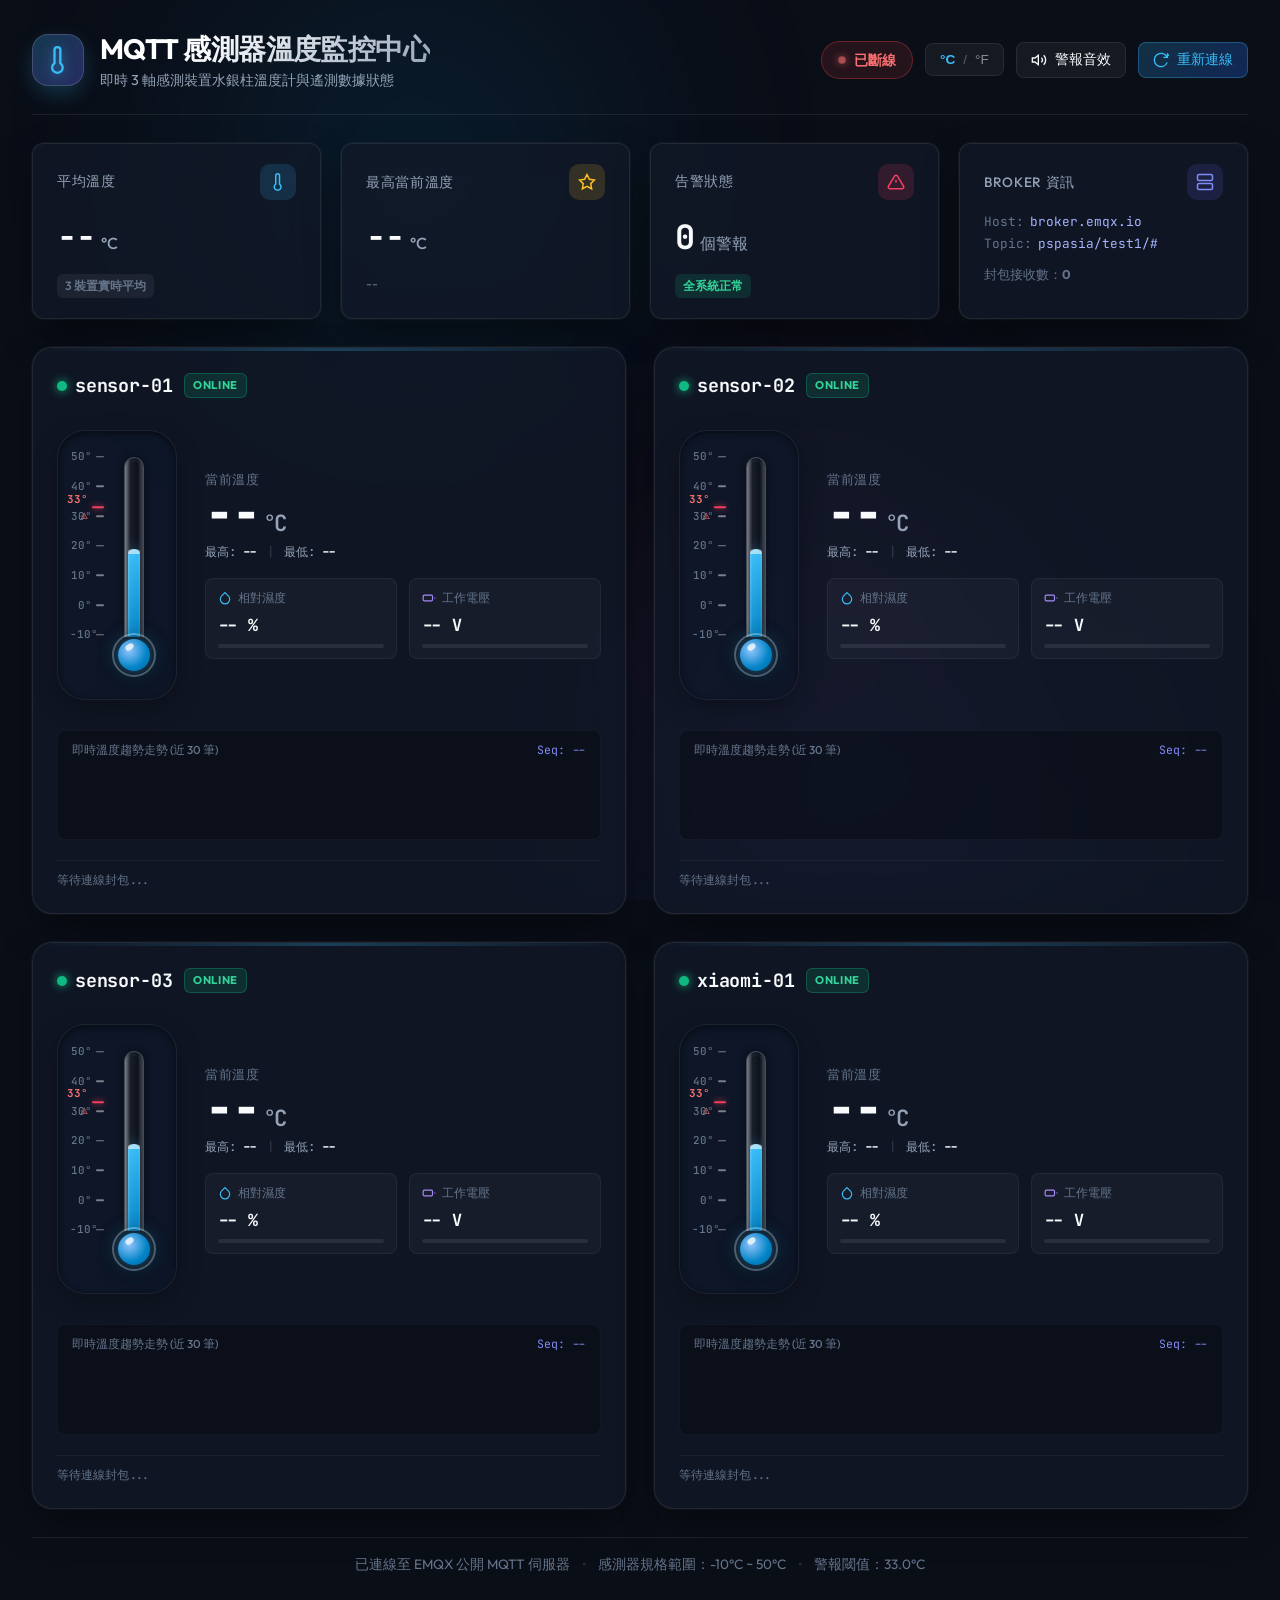
==== index.html @ 628cc265 "docs: 新增根目錄自動跳轉至 MQTT/dashboard 頁面" ====
<!DOCTYPE html>
<html lang="zh-Hant">
<head>
  <meta charset="UTF-8">
  <meta http-equiv="refresh" content="0; url=MQTT/dashboard/index.html">
  <title>即時 MQTT 溫度計監控儀表板</title>
</head>
<body>
  <p>正在前往即時監控儀表板，若無自動跳轉請 <a href="MQTT/dashboard/index.html">點擊此處開啟</a>。</p>
</body>
</html>
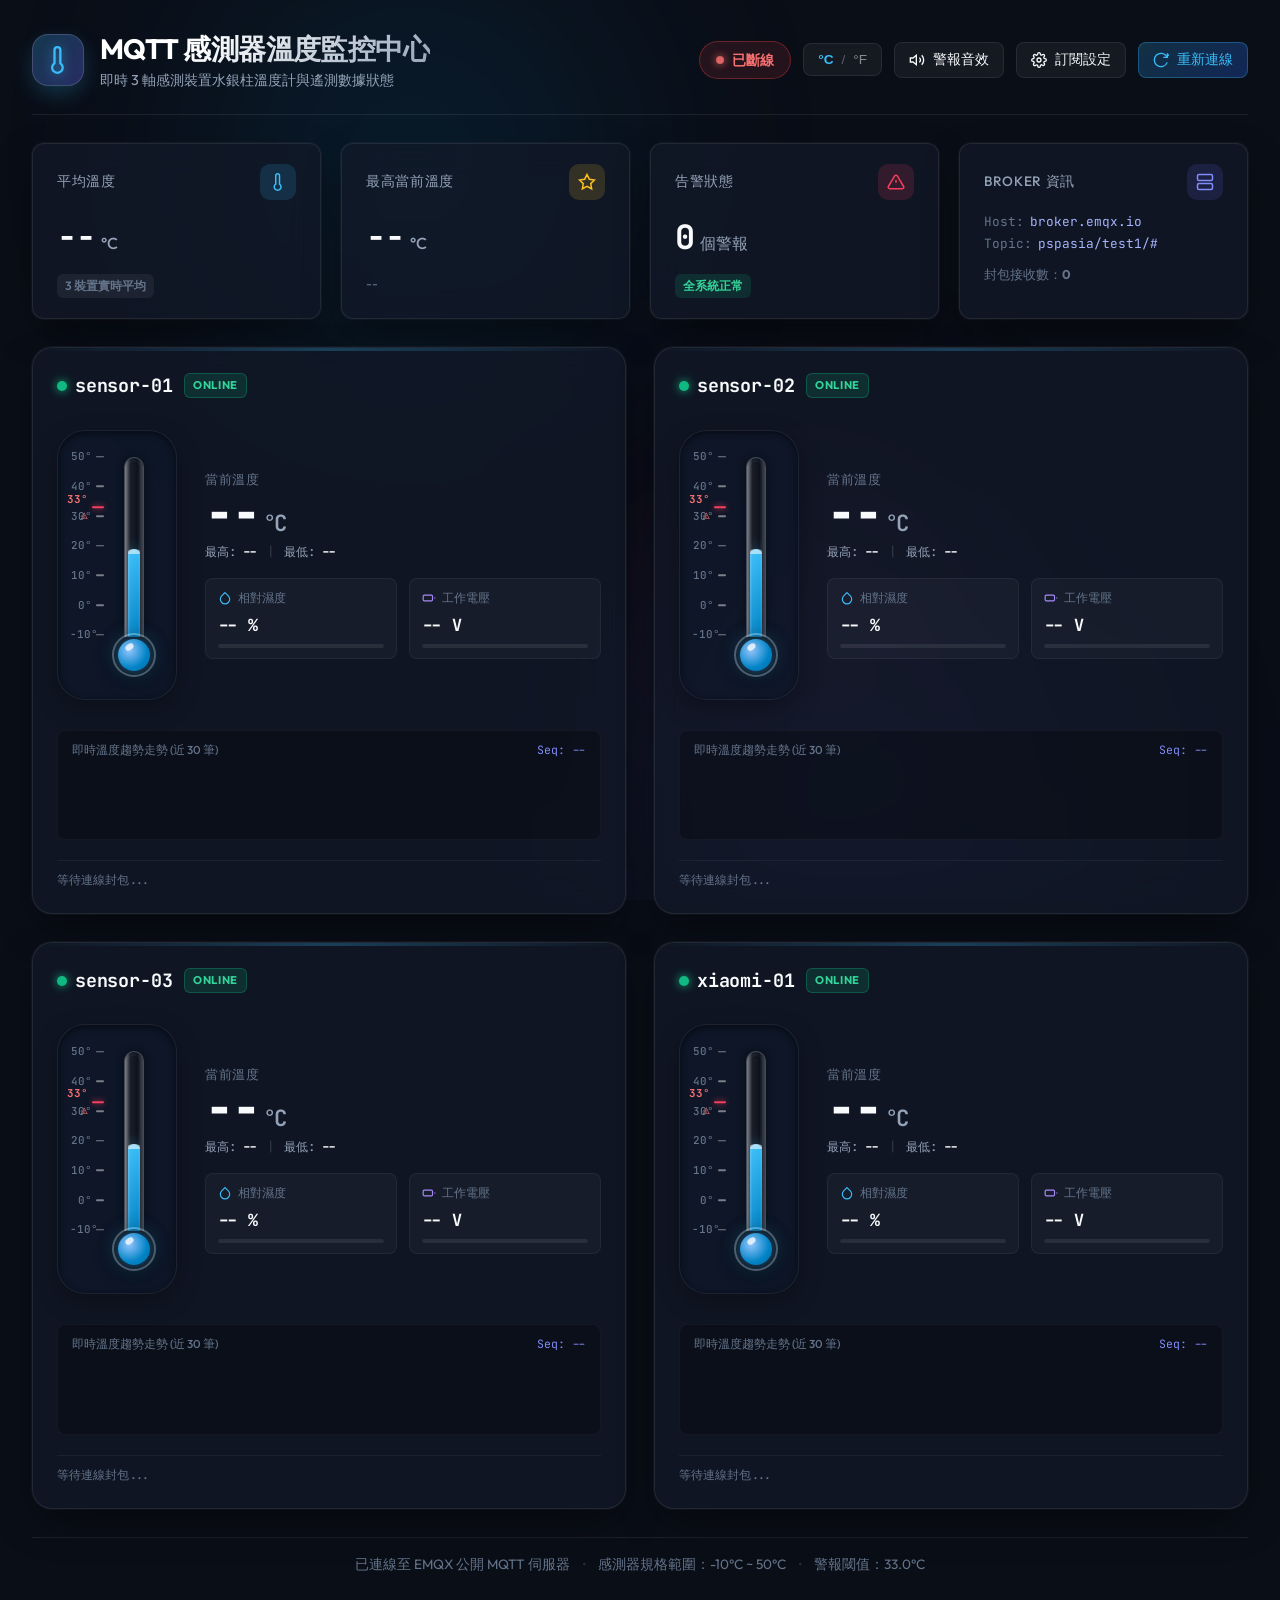
==== commit a9bdc387: "feat: 增設可自訂 MQTT Broker、訂閱前綴與閘道器 Topic 的設定彈窗" ====
--- a/index.html
+++ b/index.html
@@ -9,3 +9,4 @@
   <p>正在前往即時監控儀表板，若無自動跳轉請 <a href="MQTT/dashboard/index.html">點擊此處開啟</a>。</p>
 </body>
 </html>
+
